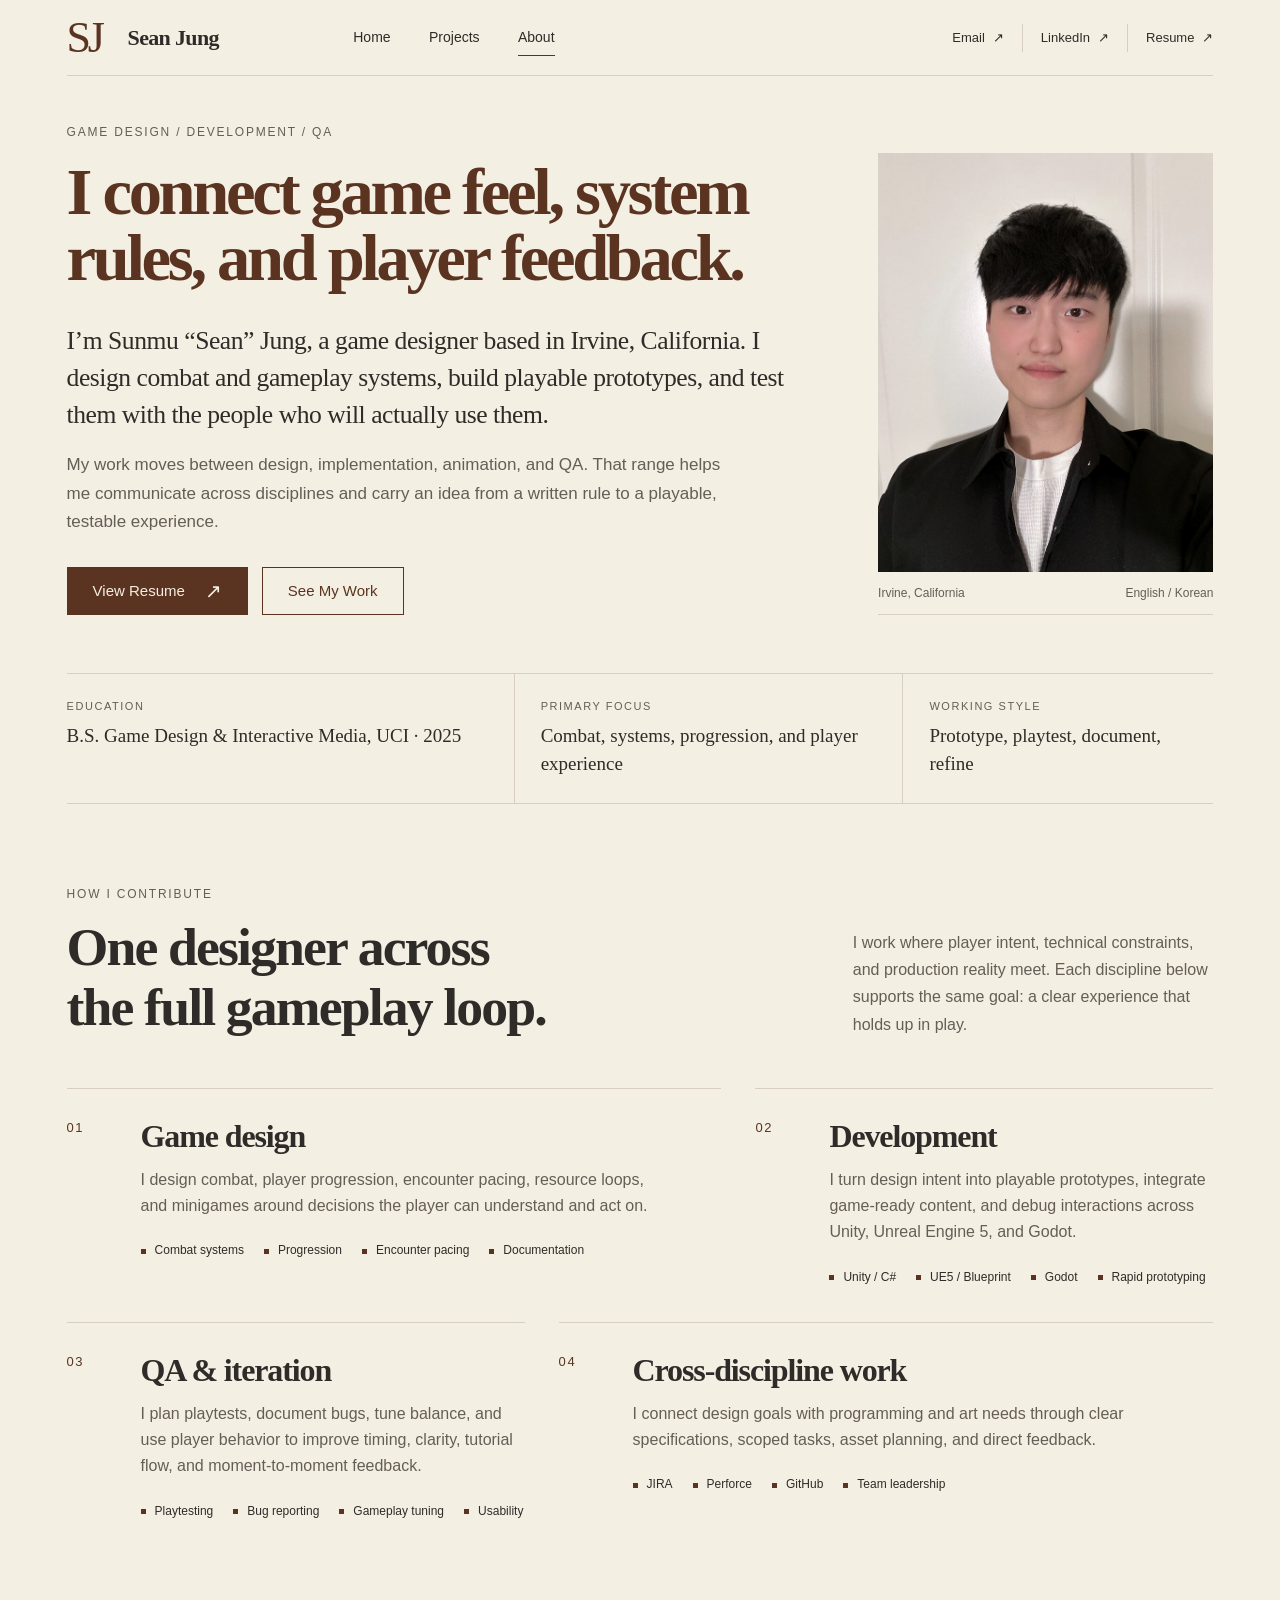
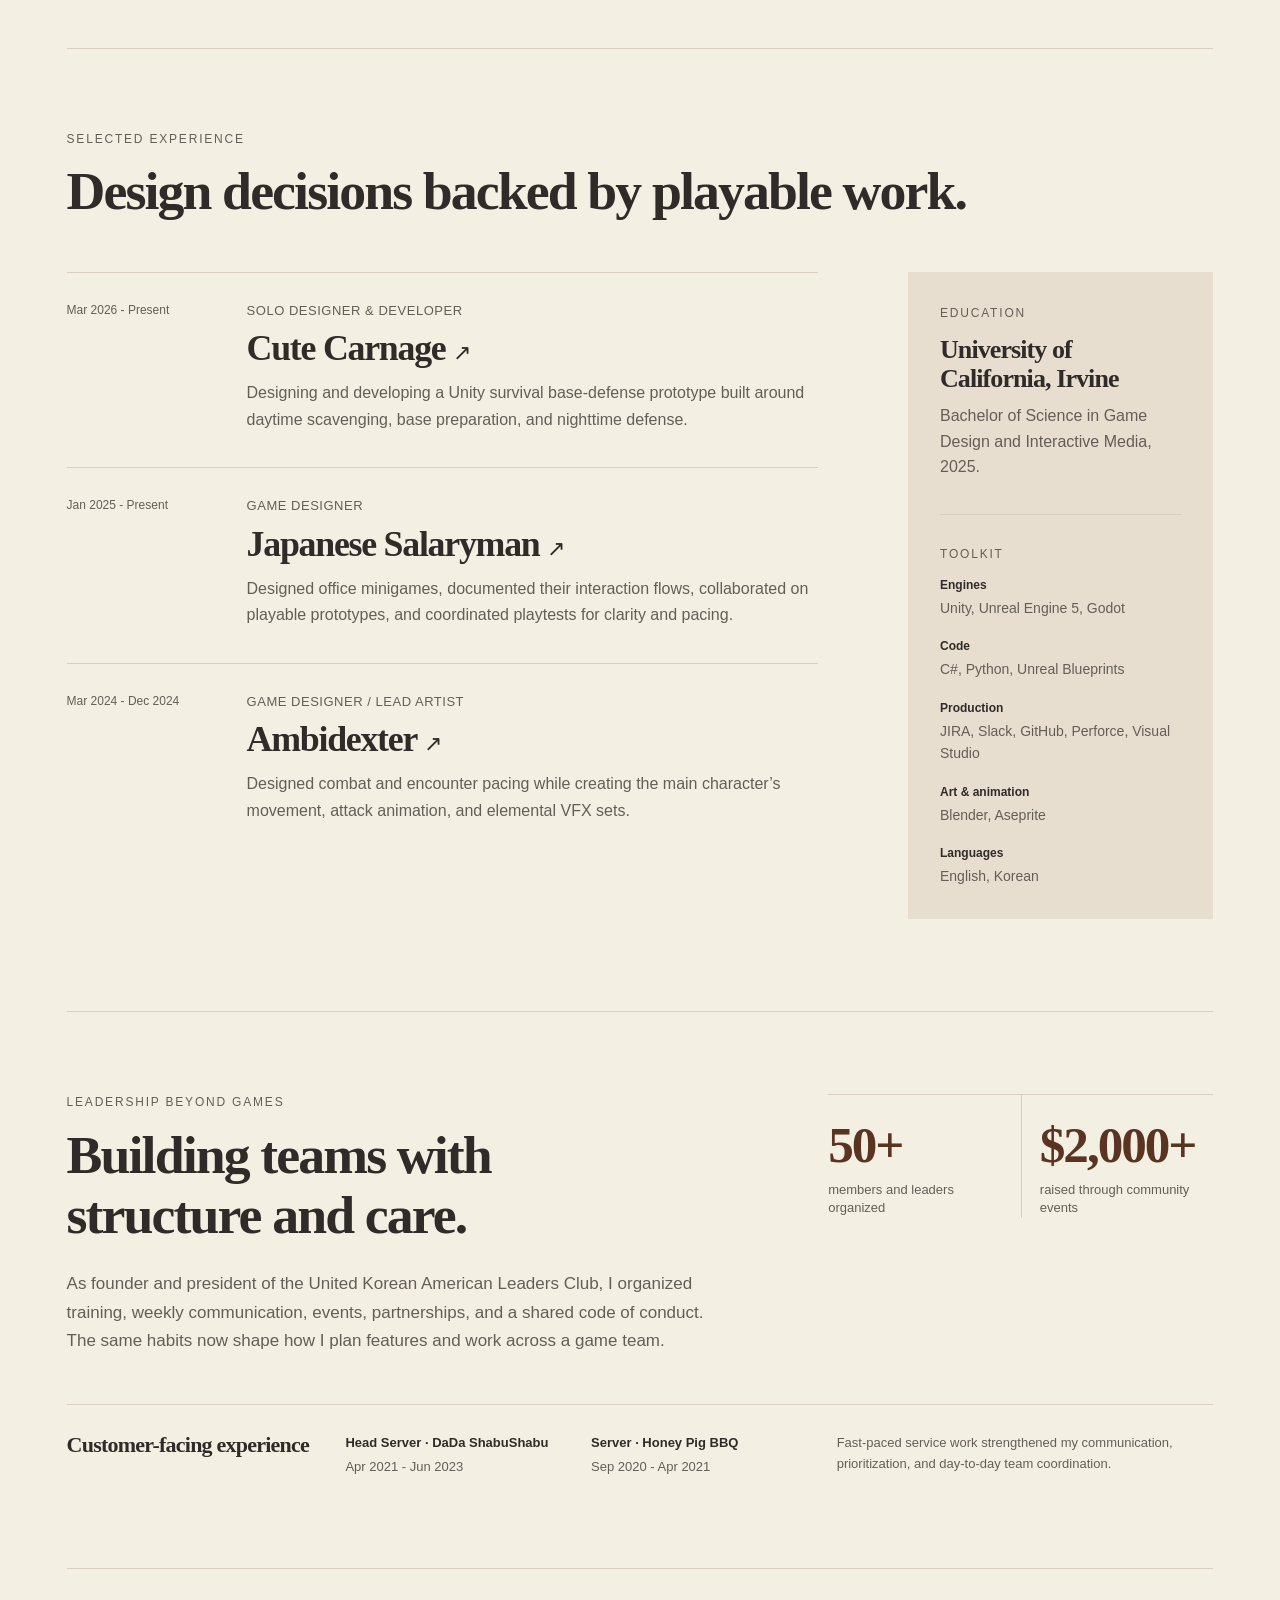
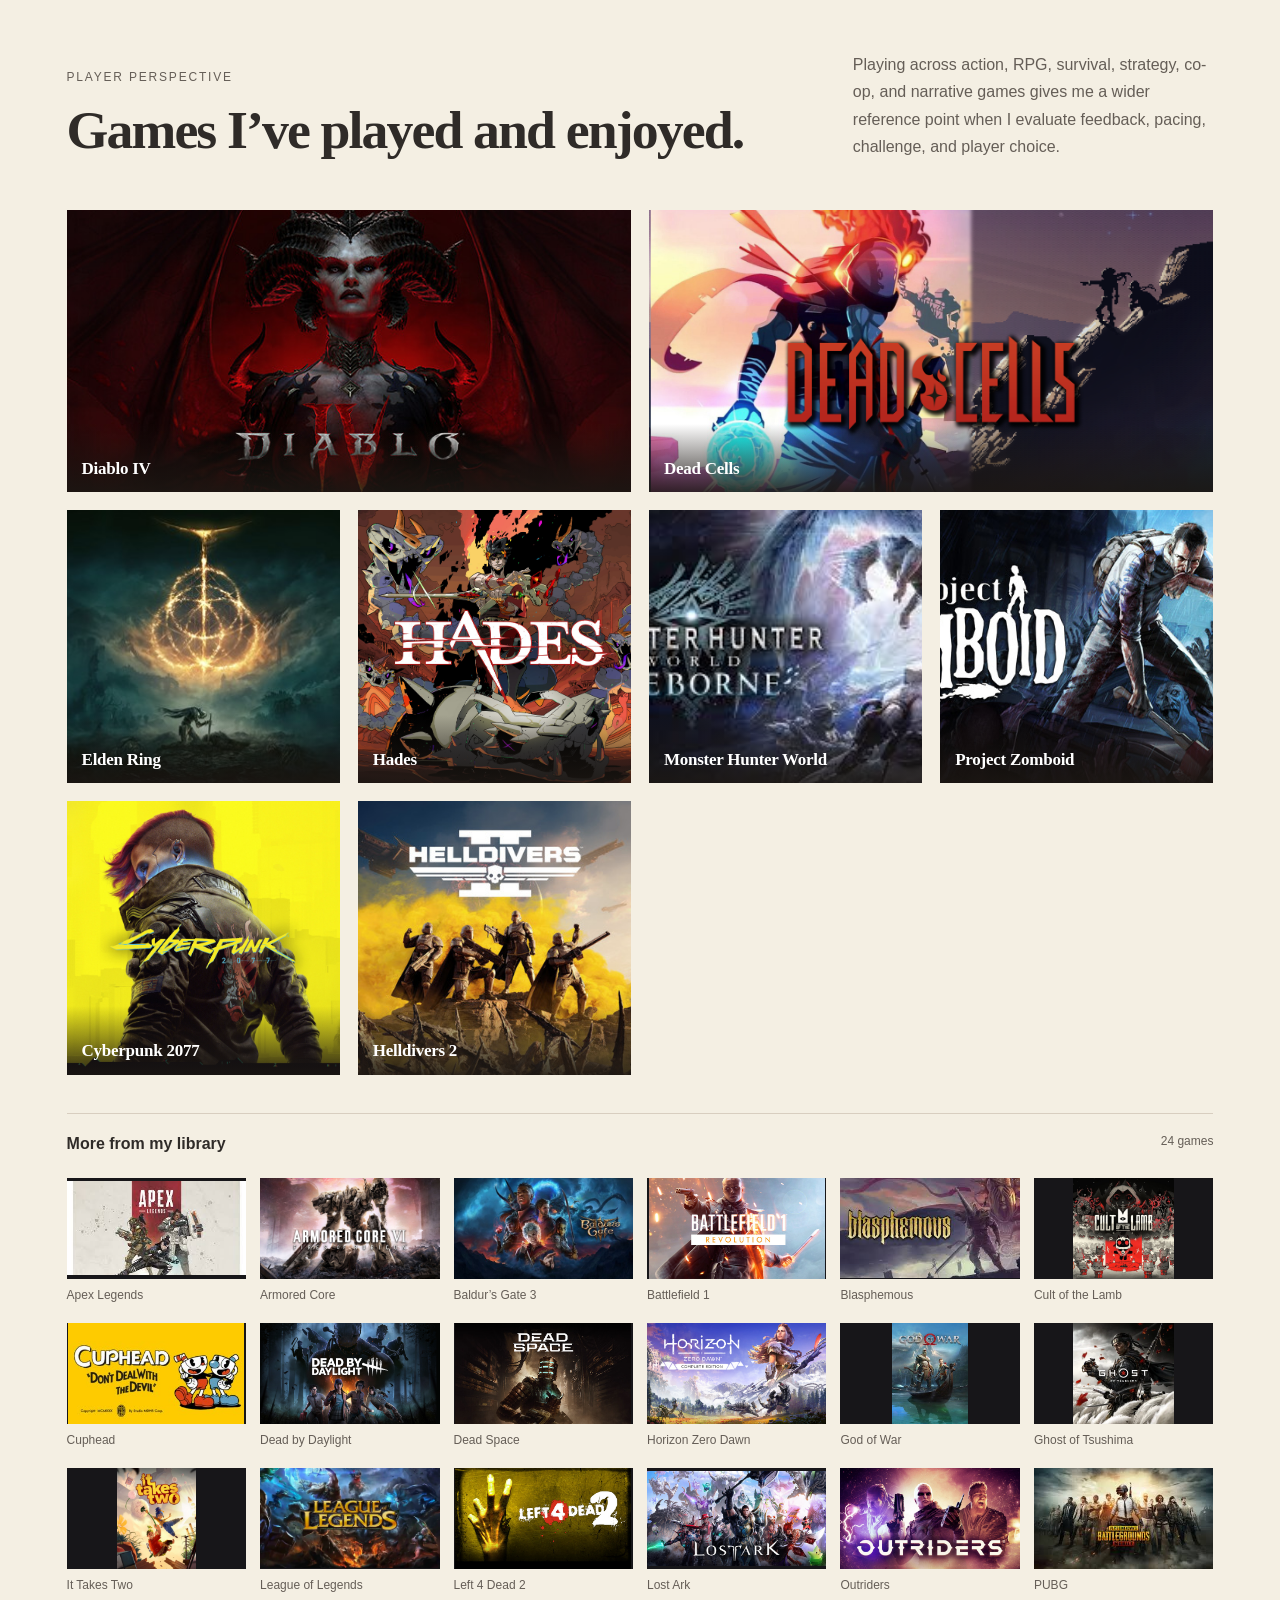
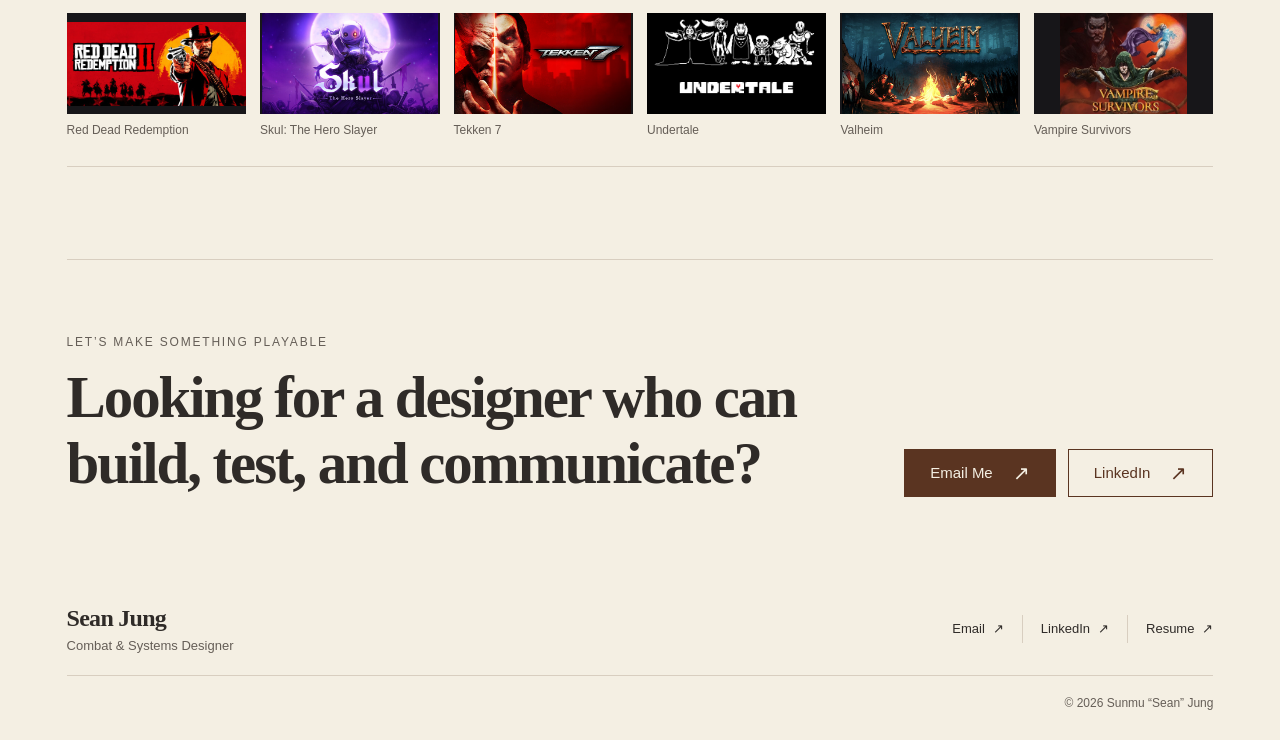
==== about.html @ 66d3c739 "Publish Sean Jung portfolio" ====
<!doctype html>
<html lang="en">
<head>
  <meta charset="UTF-8">
  <meta name="viewport" content="width=device-width, initial-scale=1">
  <meta name="theme-color" content="#f4efe3">
  <title>About Sean Jung | Game Designer, Developer &amp; QA</title>
  <meta name="description" content="About Sunmu ‘Sean’ Jung, a game designer working across systems design, gameplay development, playtesting, QA, and team collaboration.">
  <meta property="og:title" content="About Sean Jung | Game Designer, Developer &amp; QA">
  <meta property="og:description" content="Game design, implementation, QA, project experience, and the games that shape Sean Jung’s perspective.">
  <meta property="og:image" content="assets/img/profile/sean-profile.jpg">
  <link rel="icon" href="assets/img/sj-mark.svg" type="image/svg+xml">
  <link rel="stylesheet" href="assets/css/homepage.css">
  <link rel="stylesheet" href="assets/css/about.css?v=20260916e">
  <script src="assets/js/homepage.js" defer></script>
</head>
<body class="about-page">
  <a class="skip-link" href="#main">Skip to content</a>
  <header class="site-header container" id="top">
    <a class="brand" href="index.html" aria-label="Sean Jung, home"><span class="brand__mark" aria-hidden="true">SJ</span><span>Sean Jung</span></a>
    <button class="menu-toggle" type="button" aria-controls="site-navigation" aria-expanded="false" hidden>Menu <span aria-hidden="true">+</span></button>
    <div class="header-navigation" id="site-navigation"><nav class="primary-nav" aria-label="Main navigation"><a class="nav-link" href="index.html">Home</a><a class="nav-link" href="index.html#projects">Projects</a><a class="nav-link" href="about.html" aria-current="page">About</a></nav><ul class="contact-links"><li><a href="mailto:sunjung3145@gmail.com">Email <span aria-hidden="true">↗</span></a></li><li><a href="https://www.linkedin.com/in/sunmu-sean-jung-0a69432b7" target="_blank" rel="noopener noreferrer" aria-label="LinkedIn (opens in a new tab)">LinkedIn <span aria-hidden="true">↗</span></a></li><li><a href="assets/docs/sunmu-jung-resume.pdf" target="_blank" rel="noopener" aria-label="Resume PDF (opens in a new tab)">Resume <span aria-hidden="true">↗</span></a></li></ul></div>
  </header>
  <main id="main" class="container">
    <section class="about-hero" aria-labelledby="about-title">
      <div class="about-hero__copy">
        <p class="eyebrow">Game design / development / QA</p>
        <h1 id="about-title">I connect game feel, system rules, and player feedback.</h1>
        <p class="about-hero__lead">I’m Sunmu “Sean” Jung, a game designer based in Irvine, California. I design combat and gameplay systems, build playable prototypes, and test them with the people who will actually use them.</p>
        <p class="about-hero__body">My work moves between design, implementation, animation, and QA. That range helps me communicate across disciplines and carry an idea from a written rule to a playable, testable experience.</p>
        <div class="about-hero__actions"><a class="button" href="assets/docs/sunmu-jung-resume.pdf">View Resume<span aria-hidden="true">↗</span></a><a class="button button--secondary" href="index.html#projects">See My Work</a></div>
      </div>
      <figure class="about-portrait">
        <img src="assets/img/profile/sean-profile.jpg" alt="Portrait of Sunmu Sean Jung" width="713" height="900" fetchpriority="high">
        <figcaption><span>Irvine, California</span><span>English / Korean</span></figcaption>
      </figure>
    </section>

    <dl class="about-facts" aria-label="Professional profile">
      <div><dt>Education</dt><dd>B.S. Game Design &amp; Interactive Media, UCI · 2025</dd></div>
      <div><dt>Primary focus</dt><dd>Combat, systems, progression, and player experience</dd></div>
      <div><dt>Working style</dt><dd>Prototype, playtest, document, refine</dd></div>
    </dl>

    <section class="about-section contribution" aria-labelledby="contribution-title">
      <header class="about-section__header">
        <div><p class="eyebrow">How I contribute</p><h2 id="contribution-title">One designer across the full gameplay loop.</h2></div>
        <p>I work where player intent, technical constraints, and production reality meet. Each discipline below supports the same goal: a clear experience that holds up in play.</p>
      </header>
      <div class="capability-grid"><article class="capability">
  <span class="capability__number" aria-hidden="true">01</span>
  <div><h3>Game design</h3><p>I design combat, player progression, encounter pacing, resource loops, and minigames around decisions the player can understand and act on.</p><ul aria-label="Game design skills"><li>Combat systems</li><li>Progression</li><li>Encounter pacing</li><li>Documentation</li></ul></div>
</article><article class="capability">
  <span class="capability__number" aria-hidden="true">02</span>
  <div><h3>Development</h3><p>I turn design intent into playable prototypes, integrate game-ready content, and debug interactions across Unity, Unreal Engine 5, and Godot.</p><ul aria-label="Development skills"><li>Unity / C#</li><li>UE5 / Blueprint</li><li>Godot</li><li>Rapid prototyping</li></ul></div>
</article><article class="capability">
  <span class="capability__number" aria-hidden="true">03</span>
  <div><h3>QA &amp; iteration</h3><p>I plan playtests, document bugs, tune balance, and use player behavior to improve timing, clarity, tutorial flow, and moment-to-moment feedback.</p><ul aria-label="QA &amp; iteration skills"><li>Playtesting</li><li>Bug reporting</li><li>Gameplay tuning</li><li>Usability</li></ul></div>
</article><article class="capability">
  <span class="capability__number" aria-hidden="true">04</span>
  <div><h3>Cross-discipline work</h3><p>I connect design goals with programming and art needs through clear specifications, scoped tasks, asset planning, and direct feedback.</p><ul aria-label="Cross-discipline work skills"><li>JIRA</li><li>Perforce</li><li>GitHub</li><li>Team leadership</li></ul></div>
</article></div>
    </section>

    <section class="about-section experience" aria-labelledby="experience-title">
      <header class="about-section__header about-section__header--compact">
        <div><p class="eyebrow">Selected experience</p><h2 id="experience-title">Design decisions backed by playable work.</h2></div>
      </header>
      <div class="experience-layout">
        <div class="experience-list"><article class="experience-item">
  <p class="experience-item__period">Mar 2026 - Present</p>
  <div><p class="experience-item__role">Solo designer &amp; developer</p><h3><a href="projects/cute-carnage.html">Cute Carnage <span aria-hidden="true">↗</span></a></h3><p>Designing and developing a Unity survival base-defense prototype built around daytime scavenging, base preparation, and nighttime defense.</p></div>
</article><article class="experience-item">
  <p class="experience-item__period">Jan 2025 - Present</p>
  <div><p class="experience-item__role">Game designer</p><h3><a href="projects/japanese-salaryman.html">Japanese Salaryman <span aria-hidden="true">↗</span></a></h3><p>Designed office minigames, documented their interaction flows, collaborated on playable prototypes, and coordinated playtests for clarity and pacing.</p></div>
</article><article class="experience-item">
  <p class="experience-item__period">Mar 2024 - Dec 2024</p>
  <div><p class="experience-item__role">Game designer / lead artist</p><h3><a href="projects/ambidexter.html">Ambidexter <span aria-hidden="true">↗</span></a></h3><p>Designed combat and encounter pacing while creating the main character’s movement, attack animation, and elemental VFX sets.</p></div>
</article></div>
        <aside class="profile-notes" aria-label="Education and tools">
          <div><p class="eyebrow">Education</p><h3>University of California, Irvine</h3><p>Bachelor of Science in Game Design and Interactive Media, 2025.</p></div>
          <div><p class="eyebrow">Toolkit</p><dl><div><dt>Engines</dt><dd>Unity, Unreal Engine 5, Godot</dd></div><div><dt>Code</dt><dd>C#, Python, Unreal Blueprints</dd></div><div><dt>Production</dt><dd>JIRA, Slack, GitHub, Perforce, Visual Studio</dd></div><div><dt>Art &amp; animation</dt><dd>Blender, Aseprite</dd></div><div><dt>Languages</dt><dd>English, Korean</dd></div></dl></div>
        </aside>
      </div>
    </section>

    <section class="about-section leadership" aria-labelledby="leadership-title">
      <div class="leadership__intro"><p class="eyebrow">Leadership beyond games</p><h2 id="leadership-title">Building teams with structure and care.</h2><p>As founder and president of the United Korean American Leaders Club, I organized training, weekly communication, events, partnerships, and a shared code of conduct. The same habits now shape how I plan features and work across a game team.</p></div>
      <dl class="leadership__metrics"><div><dt>50+</dt><dd>members and leaders organized</dd></div><div><dt>$2,000+</dt><dd>raised through community events</dd></div></dl>
      <div class="other-work"><h3>Customer-facing experience</h3><p><strong>Head Server · DaDa ShabuShabu</strong><span>Apr 2021 - Jun 2023</span></p><p><strong>Server · Honey Pig BBQ</strong><span>Sep 2020 - Apr 2021</span></p><p class="other-work__note">Fast-paced service work strengthened my communication, prioritization, and day-to-day team coordination.</p></div>
    </section>

    <section class="about-section games" aria-labelledby="games-title">
      <header class="about-section__header">
        <div><p class="eyebrow">Player perspective</p><h2 id="games-title">Games I’ve played and enjoyed.</h2></div>
        <p>Playing across action, RPG, survival, strategy, co-op, and narrative games gives me a wider reference point when I evaluate feedback, pacing, challenge, and player choice.</p>
      </header>
      <div class="game-highlight-grid"><figure class="game-card game-card--wide">
  <img src="assets/img/inspiration/library/diablo-4.jpg" alt="Cover artwork for Diablo IV" loading="lazy" decoding="async">
  <figcaption>Diablo IV</figcaption>
</figure><figure class="game-card game-card--wide">
  <img src="assets/img/inspiration/library/dead-cells.png" alt="Cover artwork for Dead Cells" loading="lazy" decoding="async">
  <figcaption>Dead Cells</figcaption>
</figure><figure class="game-card">
  <img src="assets/img/inspiration/library/elden-ring.jpg" alt="Cover artwork for Elden Ring" loading="lazy" decoding="async">
  <figcaption>Elden Ring</figcaption>
</figure><figure class="game-card">
  <img src="assets/img/inspiration/library/hades.jpg" alt="Cover artwork for Hades" loading="lazy" decoding="async">
  <figcaption>Hades</figcaption>
</figure><figure class="game-card">
  <img src="assets/img/inspiration/library/monster-hunter-world.jpg" alt="Cover artwork for Monster Hunter World" loading="lazy" decoding="async">
  <figcaption>Monster Hunter World</figcaption>
</figure><figure class="game-card">
  <img src="assets/img/inspiration/library/project-zomboid.jpg" alt="Cover artwork for Project Zomboid" loading="lazy" decoding="async">
  <figcaption>Project Zomboid</figcaption>
</figure><figure class="game-card">
  <img src="assets/img/inspiration/library/cyberpunk-2077.jpg" alt="Cover artwork for Cyberpunk 2077" loading="lazy" decoding="async">
  <figcaption>Cyberpunk 2077</figcaption>
</figure><figure class="game-card">
  <img src="assets/img/inspiration/library/helldivers-2.jpg" alt="Cover artwork for Helldivers 2" loading="lazy" decoding="async">
  <figcaption>Helldivers 2</figcaption>
</figure></div>
      <details class="game-library" open>
        <summary>More from my library <span>24 games</span></summary>
        <div class="game-library-grid"><figure class="game-library-card">
  <div><img src="assets/img/inspiration/library/apex-legends.jpg" alt="Cover artwork for Apex Legends" loading="lazy" decoding="async"></div>
  <figcaption>Apex Legends</figcaption>
</figure><figure class="game-library-card">
  <div><img src="assets/img/inspiration/library/armored-core.jpg" alt="Cover artwork for Armored Core" loading="lazy" decoding="async"></div>
  <figcaption>Armored Core</figcaption>
</figure><figure class="game-library-card">
  <div><img src="assets/img/inspiration/library/baldurs-gate-3.jpg" alt="Cover artwork for Baldur’s Gate 3" loading="lazy" decoding="async"></div>
  <figcaption>Baldur’s Gate 3</figcaption>
</figure><figure class="game-library-card">
  <div><img src="assets/img/inspiration/library/battlefield-1.jpg" alt="Cover artwork for Battlefield 1" loading="lazy" decoding="async"></div>
  <figcaption>Battlefield 1</figcaption>
</figure><figure class="game-library-card">
  <div><img src="assets/img/inspiration/library/blasphemous.jpg" alt="Cover artwork for Blasphemous" loading="lazy" decoding="async"></div>
  <figcaption>Blasphemous</figcaption>
</figure><figure class="game-library-card">
  <div><img src="assets/img/inspiration/library/cult-of-the-lamb.png" alt="Cover artwork for Cult of the Lamb" loading="lazy" decoding="async"></div>
  <figcaption>Cult of the Lamb</figcaption>
</figure><figure class="game-library-card">
  <div><img src="assets/img/inspiration/library/cuphead.jpg" alt="Cover artwork for Cuphead" loading="lazy" decoding="async"></div>
  <figcaption>Cuphead</figcaption>
</figure><figure class="game-library-card">
  <div><img src="assets/img/inspiration/library/dead-by-daylight.jpg" alt="Cover artwork for Dead by Daylight" loading="lazy" decoding="async"></div>
  <figcaption>Dead by Daylight</figcaption>
</figure><figure class="game-library-card">
  <div><img src="assets/img/inspiration/library/dead-space.jpg" alt="Cover artwork for Dead Space" loading="lazy" decoding="async"></div>
  <figcaption>Dead Space</figcaption>
</figure><figure class="game-library-card">
  <div><img src="assets/img/inspiration/library/horizon-zero-dawn.jpg" alt="Cover artwork for Horizon Zero Dawn" loading="lazy" decoding="async"></div>
  <figcaption>Horizon Zero Dawn</figcaption>
</figure><figure class="game-library-card">
  <div><img src="assets/img/inspiration/library/god-of-war.png" alt="Cover artwork for God of War" loading="lazy" decoding="async"></div>
  <figcaption>God of War</figcaption>
</figure><figure class="game-library-card">
  <div><img src="assets/img/inspiration/library/ghost-of-tsushima.png" alt="Cover artwork for Ghost of Tsushima" loading="lazy" decoding="async"></div>
  <figcaption>Ghost of Tsushima</figcaption>
</figure><figure class="game-library-card">
  <div><img src="assets/img/inspiration/library/it-takes-two.png" alt="Cover artwork for It Takes Two" loading="lazy" decoding="async"></div>
  <figcaption>It Takes Two</figcaption>
</figure><figure class="game-library-card">
  <div><img src="assets/img/inspiration/library/league-of-legends.webp" alt="Cover artwork for League of Legends" loading="lazy" decoding="async"></div>
  <figcaption>League of Legends</figcaption>
</figure><figure class="game-library-card">
  <div><img src="assets/img/inspiration/library/left-4-dead-2.jpg" alt="Cover artwork for Left 4 Dead 2" loading="lazy" decoding="async"></div>
  <figcaption>Left 4 Dead 2</figcaption>
</figure><figure class="game-library-card">
  <div><img src="assets/img/inspiration/library/lost-ark.jpg" alt="Cover artwork for Lost Ark" loading="lazy" decoding="async"></div>
  <figcaption>Lost Ark</figcaption>
</figure><figure class="game-library-card">
  <div><img src="assets/img/inspiration/library/outriders.jpg" alt="Cover artwork for Outriders" loading="lazy" decoding="async"></div>
  <figcaption>Outriders</figcaption>
</figure><figure class="game-library-card">
  <div><img src="assets/img/inspiration/library/pubg.jpg" alt="Cover artwork for PUBG" loading="lazy" decoding="async"></div>
  <figcaption>PUBG</figcaption>
</figure><figure class="game-library-card">
  <div><img src="assets/img/inspiration/library/red-dead-redemption.jpg" alt="Cover artwork for Red Dead Redemption" loading="lazy" decoding="async"></div>
  <figcaption>Red Dead Redemption</figcaption>
</figure><figure class="game-library-card">
  <div><img src="assets/img/inspiration/library/skul-the-hero-slayer.jpg" alt="Cover artwork for Skul: The Hero Slayer" loading="lazy" decoding="async"></div>
  <figcaption>Skul: The Hero Slayer</figcaption>
</figure><figure class="game-library-card">
  <div><img src="assets/img/inspiration/library/tekken-7.jpg" alt="Cover artwork for Tekken 7" loading="lazy" decoding="async"></div>
  <figcaption>Tekken 7</figcaption>
</figure><figure class="game-library-card">
  <div><img src="assets/img/inspiration/library/undertale.png" alt="Cover artwork for Undertale" loading="lazy" decoding="async"></div>
  <figcaption>Undertale</figcaption>
</figure><figure class="game-library-card">
  <div><img src="assets/img/inspiration/library/valheim.jpg" alt="Cover artwork for Valheim" loading="lazy" decoding="async"></div>
  <figcaption>Valheim</figcaption>
</figure><figure class="game-library-card">
  <div><img src="assets/img/inspiration/library/vampire-survivors.jpg" alt="Cover artwork for Vampire Survivors" loading="lazy" decoding="async"></div>
  <figcaption>Vampire Survivors</figcaption>
</figure></div>
      </details>
    </section>

    <section class="about-contact" aria-labelledby="contact-title">
      <div><p class="eyebrow">Let’s make something playable</p><h2 id="contact-title">Looking for a designer who can build, test, and communicate?</h2></div>
      <div class="about-contact__actions"><a class="button" href="mailto:sunjung3145@gmail.com">Email Me<span aria-hidden="true">↗</span></a><a class="button button--secondary" href="https://www.linkedin.com/in/sunmu-sean-jung-0a69432b7">LinkedIn<span aria-hidden="true">↗</span></a></div>
    </section>
  </main>
  <footer class="site-footer container"><div class="footer-main"><div><a class="footer-name" href="#top">Sean Jung</a><p>Combat &amp; Systems Designer</p></div><ul class="contact-links"><li><a href="mailto:sunjung3145@gmail.com">Email <span aria-hidden="true">↗</span></a></li><li><a href="https://www.linkedin.com/in/sunmu-sean-jung-0a69432b7" target="_blank" rel="noopener noreferrer" aria-label="LinkedIn (opens in a new tab)">LinkedIn <span aria-hidden="true">↗</span></a></li><li><a href="assets/docs/sunmu-jung-resume.pdf" target="_blank" rel="noopener" aria-label="Resume PDF (opens in a new tab)">Resume <span aria-hidden="true">↗</span></a></li></ul></div><p class="copyright">© <span data-year>2026</span> Sunmu “Sean” Jung</p></footer>
</body>
</html>
---- assets/css/homepage.css ----
/* Approved homepage design system. Intentionally independent of legacy style.css.
   Components are rendered by src/homepage/components.mjs. No framework required. */
:root {
  color-scheme: light;
  --color-paper: #f4efe3;
  --color-ink: #2f2b28;
  --color-muted: #655e57;
  --color-accent: #5a3421;
  --color-accent-hover: #402416;
  --color-line: #d8cec0;
  --color-surface: #e8ded0;
  --font-display: Georgia, 'Times New Roman', serif;
  --font-body: 'Segoe UI', Arial, sans-serif;
  --content-width: 1280px;
  --gutter: clamp(24px, 5.2vw, 80px);
  --space-1: 8px;
  --space-2: 16px;
  --space-3: 24px;
  --space-4: 32px;
  --space-5: 48px;
  --space-6: 64px;
  --radius: 0;
}
*, *::before, *::after { box-sizing: border-box; }
html { scroll-padding-top: 24px; }
body { margin: 0; color: var(--color-ink); background: var(--color-paper); font-family: var(--font-body); font-size: 16px; line-height: 1.5; -webkit-font-smoothing: antialiased; }
img { display: block; max-width: 100%; }
a { color: inherit; text-decoration: none; }
button { font: inherit; }
button, a { -webkit-tap-highlight-color: transparent; }
a:focus-visible, button:focus-visible { outline: 2px solid var(--color-accent); outline-offset: 5px; }
::selection { color: var(--color-paper); background: var(--color-accent); }
h1, h2, h3, p, ul, ol { margin: 0; }
ul, ol { padding: 0; list-style: none; }
h1, h2, h3 { font-family: var(--font-display); font-weight: 600; line-height: 1.12; letter-spacing: -.035em; }
[hidden] { display: none !important; }
.container { width: min(var(--content-width), calc(100% - var(--gutter) * 2)); margin-inline: auto; }
.icon { flex: 0 0 auto; color: var(--color-accent); }
.eyebrow { color: var(--color-muted); font: 400 12px/1.4 var(--font-body); letter-spacing: .15em; text-transform: uppercase; }
.skip-link { position: absolute; top: 12px; left: 16px; z-index: 20; transform: translateY(-160%); padding: 12px 18px; color: var(--color-paper); background: var(--color-accent); }
.skip-link:focus { transform: translateY(0); }

/* Header, NavLink and utility links */
.site-header { min-height: 76px; display: flex; align-items: center; gap: 32px; border-bottom: 1px solid var(--color-line); }
.brand { display: inline-flex; align-items: center; gap: 26px; flex-shrink: 0; font: 600 22px/1 var(--font-display); letter-spacing: -.03em; }
.brand__mark { font-size: 44px; font-weight: 400; letter-spacing: -.075em; color: var(--color-accent); }
.header-navigation { flex: 1; display: flex; align-items: center; justify-content: space-between; gap: 32px; margin-left: clamp(20px, 8vw, 120px); }
.primary-nav { display: flex; align-items: center; gap: clamp(22px, 3vw, 46px); }
.nav-link { position: relative; display: inline-flex; align-items: center; min-height: 44px; font-size: 14px; }
.nav-link[aria-current="page"]::after { content: ''; position: absolute; inset: auto 0 4px; height: 1px; background: var(--color-accent); }
.nav-link:hover { color: var(--color-accent); }
.contact-links { display: flex; align-items: center; gap: 18px; font-size: 13px; }
.contact-links li + li { padding-left: 18px; border-left: 1px solid var(--color-line); }
.contact-links a { display: inline-flex; align-items: center; min-height: 28px; gap: 8px; white-space: nowrap; }
.contact-links a:hover { text-decoration: underline; text-underline-offset: 5px; }
.menu-toggle { background: transparent; color: var(--color-accent); border: 1px solid var(--color-line); padding: 9px 14px; cursor: pointer; }
.menu-toggle span { padding-left: 12px; }

/* CTA Button */
.button { display: inline-flex; justify-content: center; align-items: center; gap: 20px; min-height: 48px; width: fit-content; padding: 11px 25px; border: 1px solid var(--color-accent); border-radius: var(--radius); background: var(--color-accent); color: var(--color-paper); font-size: 15px; font-weight: 400; line-height: 1.4; white-space: nowrap; transition: background-color 150ms ease, color 150ms ease; }
.button:hover { background: var(--color-accent-hover); border-color: var(--color-accent-hover); }
.button--secondary { color: var(--color-accent); background: transparent; }
.button--secondary:hover { color: var(--color-accent); background: var(--color-surface); border-color: var(--color-accent); }
.button span { font-size: 20px; line-height: 1; }

/* Concept A: clear introduction, portrait, and a compact first viewport. */
.hero { display: grid; grid-template-columns: minmax(0, 1.65fr) minmax(0, 1fr); align-items: center; column-gap: 70px; padding: 32px 0 42px; }
.hero__copy { min-width: 0; }
.hero .eyebrow { margin-bottom: 14px; }
.hero h1 { font-size: clamp(40px, 4.4vw, 64px); color: var(--color-accent); white-space: nowrap; margin-bottom: 18px; }
.hero__headline { max-width: 700px; font: 400 clamp(28px, 2.8vw, 40px)/1.14 var(--font-display); letter-spacing: -.035em; color: var(--color-accent); margin-bottom: 24px; }
.hero__introduction { max-width: 660px; color: var(--color-muted); font-size: 18px; line-height: 1.5; }
.hero__actions { display: flex; flex-wrap: wrap; gap: 24px; margin: 26px 0 10px; }
.hero__actions .button { min-width: 190px; min-height: 52px; }
.hero__tools { color: var(--color-muted); font-size: 14px; }
.hero__portrait { width: 100%; max-width: 390px; height: auto; aspect-ratio: 713 / 850; object-fit: cover; object-position: center 42%; justify-self: start; }

/* Focus Item */
.focus-areas { display: flex; align-items: center; gap: 24px; border-block: 1px solid var(--color-line); padding: 24px 0; }
.focus-areas h2 { flex: 0 0 auto; }
.focus-list { display: flex; flex: 1; justify-content: space-between; }
.focus-item { display: flex; align-items: center; justify-content: center; gap: 12px; padding-inline: 20px; border-left: 1px solid var(--color-line); font-size: 13px; white-space: nowrap; }
.focus-item:last-child { padding-right: 0; }
.focus-item .icon { width: 26px; height: 26px; }

/* Section Header */
.section-header { margin-bottom: 24px; }
.section-header h2 { font-size: clamp(36px, 3.6vw, 50px); }
.section-header--compact h2 { font-size: clamp(28px, 2.9vw, 38px); }
.section-header--rule { display: flex; align-items: center; gap: 32px; }
.section-header--rule::after { content: ''; height: 1px; flex: 1; background: var(--color-line); }

/* Concept B: Featured Project and reusable Project Cards */
.selected-work { padding: 34px 0 40px; }
.featured-project { display: grid; grid-template-columns: minmax(0, 1.8fr) minmax(0, 1fr); gap: 30px; align-items: center; margin-bottom: 28px; }
.project-media { position: relative; display: block; aspect-ratio: 16 / 9; background: var(--color-surface); overflow: hidden; }
.project-media img { width: 100%; height: 100%; object-fit: cover; }
.project-card[aria-labelledby="project-japanese-salaryman"] .project-media { background: #000; }
.project-card[aria-labelledby="project-japanese-salaryman"] .project-media img { object-fit: contain; }
.project-media--featured { aspect-ratio: 2.1 / 1; }
.placeholder-label { position: absolute; top: 12px; left: 12px; max-width: calc(100% - 24px); padding: 5px 8px; color: #fff; background: #2f2b28e8; text-transform: uppercase; letter-spacing: .045em; font-size: 10px; }
.media-link { position: absolute; left: 14px; bottom: 14px; display: grid; place-items: center; width: 38px; height: 38px; border: 1px solid #fff; border-radius: 50%; color: #fff; background: #2f2b28b3; font-size: 25px; }
.project-media:hover .media-link { background: var(--color-accent); }
.featured-project h3 { font-size: clamp(30px, 2.8vw, 40px); margin-bottom: 10px; }
.featured-project__tagline { font: 400 21px/1.35 var(--font-display); margin-bottom: 18px; letter-spacing: -.02em; }
.project-description { color: var(--color-muted); font-size: 15px; line-height: 1.5; }
.project-tags { display: flex; flex-wrap: wrap; gap: 8px; margin: 18px 0; }
.project-tags li { padding: 5px 12px; color: var(--color-ink); background: var(--color-surface); font-size: 12px; line-height: 1.5; }
.placeholder-note { color: var(--color-muted); font-size: 11px; margin-top: 10px; }
.project-grid { display: grid; grid-template-columns: repeat(3, minmax(0, 1fr)); gap: 28px; }
.project-card { min-width: 0; display: flex; flex-direction: column; }
.project-card__body { display: flex; flex: 1; flex-direction: column; align-items: start; padding-top: 14px; }
.project-card h3 { font-size: clamp(24px, 2.1vw, 30px); margin-bottom: 8px; }
.project-card .project-description { margin-bottom: 16px; }
.project-card .project-tags { margin-top: auto; margin-bottom: 16px; }
.project-card .button { min-height: 46px; padding-inline: 22px; }

/* Small Project Row / Compact Project Card */
.more-projects { border-top: 1px solid var(--color-line); padding: 30px 0 40px; }
.compact-grid { display: grid; grid-template-columns: repeat(3, minmax(0, 1fr)); gap: 24px; }
.compact-project { min-width: 0; }
.compact-project + .compact-project { border-left: 1px solid var(--color-line); padding-left: 24px; }
.compact-project a { display: grid; grid-template-columns: minmax(80px, 35%) minmax(0, 1fr); gap: 18px; }
.compact-project img { width: 100%; height: 100%; max-height: 118px; aspect-ratio: 1.25; object-fit: cover; }
.compact-project h3 { font-size: 19px; letter-spacing: -.025em; margin: 2px 0 8px; }
.compact-project p { font-size: 12px; color: var(--color-muted); line-height: 1.5; }
.compact-project__arrow { font-size: 25px; line-height: 1.3; }
.compact-project a:hover h3 { text-decoration: underline; text-underline-offset: 4px; }

/* Concept C: concise design process, without a diagram-heavy panel. */
.about-preview { padding: 42px 0 52px; border-block: 1px solid var(--color-line); display: grid; grid-template-columns: 1fr 1fr; gap: 50px; align-items: center; }
.about-preview .eyebrow { margin-bottom: 12px; }
.about-preview .section-header { margin-bottom: 18px; }
.about-preview__copy > p:not(.eyebrow) { max-width: 570px; color: var(--color-muted); font-size: 16px; line-height: 1.55; }
.about-preview__copy .button { margin-top: 22px; }
.process-list { display: grid; grid-template-columns: repeat(3, minmax(0, 1fr)); gap: 24px; padding-left: 40px; border-left: 1px solid var(--color-line); }
.process-step { position: relative; text-align: center; }
.process-step + .process-step::before { content: '→'; position: absolute; left: -25px; top: 9px; color: var(--color-accent); font: 400 30px/1.5 var(--font-display); }
.process-step__icon { display: grid; place-items: center; width: 68px; height: 68px; margin: 0 auto 14px; border: 1px solid var(--color-accent); border-radius: 50%; }
.process-step__icon .icon { width: 34px; height: 34px; stroke-width: 1.25; }
.process-step h3 { font-size: 22px; margin-bottom: 10px; letter-spacing: -.02em; }
.process-step p { max-width: 125px; margin-inline: auto; font-size: 13px; line-height: 1.5; color: var(--color-muted); }

/* Footer */
.site-footer { padding-block: 24px 28px; }
.footer-main { display: flex; justify-content: space-between; gap: 24px; align-items: center; padding-bottom: 20px; border-bottom: 1px solid var(--color-line); }
.footer-name { font: 600 24px/1.25 var(--font-display); letter-spacing: -.03em; }
.footer-main p { margin-top: 3px; font-size: 13px; color: var(--color-muted); }
.copyright { margin-top: 18px; text-align: right; color: var(--color-muted); font-size: 12px; }

@media (max-width: 1200px) {
  .header-navigation { margin-left: auto; }
  .brand { gap: 18px; }
  .contact-links { gap: 12px; }
  .contact-links li + li { padding-left: 12px; }
  .hero { gap: 40px; }
  .focus-areas { gap: 16px; }
  .focus-item { padding-inline: 12px; gap: 8px; font-size: 11px; }
  .focus-item .icon { width: 22px; height: 22px; }
  .focus-areas h2 { font-size: 11px; }
  .featured-project { grid-template-columns: 1.6fr 1fr; }
  .project-media--featured { aspect-ratio: 1.7; }
  .process-list { padding-left: 24px; gap: 18px; }
  .process-step + .process-step::before { left: -20px; }
}
@media (max-width: 1000px) {
  .site-header { gap: 20px; }
  .header-navigation { gap: 24px; }
  .primary-nav { gap: 22px; }
  .brand { font-size: 19px; gap: 15px; }
  .brand__mark { font-size: 36px; }
  .contact-links { gap: 10px; font-size: 12px; }
  .contact-links li + li { padding-left: 10px; }
  .hero { grid-template-columns: 1.65fr 1fr; gap: 30px; }
  .hero h1 { font-size: clamp(35px, 4.5vw, 44px); }
  .hero__headline { font-size: 29px; }
  .hero__introduction { font-size: 16px; }
  .hero__actions { gap: 16px; }
  .hero__actions .button { min-width: 150px; padding-inline: 18px; }
  .focus-areas { align-items: start; }
  .focus-areas h2 { padding-top: 7px; }
  .focus-list { display: grid; grid-template-columns: repeat(3, 1fr); gap: 20px 0; }
  .focus-item { justify-content: start; font-size: 12px; }
  .featured-project__tagline { font-size: 19px; }
  .project-tags { gap: 6px; }
  .project-tags li { font-size: 11px; padding-inline: 9px; }
  .project-grid { gap: 20px; }
  .compact-grid { gap: 16px; }
  .compact-project + .compact-project { padding-left: 16px; }
  .compact-project a { display: flex; flex-direction: column; gap: 12px; }
  .compact-project img { width: 110px; height: 80px; }
  .about-preview { gap: 30px; }
  .process-step__icon { width: 54px; height: 54px; }
  .process-step__icon .icon { width: 28px; height: 28px; }
  .process-step + .process-step::before { top: 1px; }
  .process-step h3 { font-size: 19px; }
}
@media (max-width: 760px) {
  :root { --gutter: 24px; }
  .site-header { flex-wrap: wrap; justify-content: space-between; padding-block: 14px; min-height: 72px; gap: 0; }
  .header-navigation { flex: 0 0 100%; flex-direction: column; align-items: stretch; margin: 16px 0 0; padding: 16px 0 4px; border-top: 1px solid var(--color-line); gap: 20px; }
  .primary-nav { justify-content: space-between; }
  .header-navigation .contact-links { gap: 24px; }
  .header-navigation .contact-links li + li { padding-left: 24px; }
  .contact-links a { min-height: 44px; }
  .nav-link { font-size: 16px; }
  .hero { grid-template-columns: minmax(0, 1fr); gap: 32px; padding: 36px 0; }
  .hero h1 { font-size: clamp(33px, 7vw, 48px); white-space: normal; }
  .hero .eyebrow { font-size: 11px; }
  .hero__headline { font-size: clamp(27px, 5.5vw, 36px); max-width: 560px; }
  .hero__introduction { max-width: 540px; }
  .hero__portrait { width: 48%; max-width: 240px; justify-self: start; }
  .hero__actions { gap: 12px; margin-top: 24px; }
  .hero__actions .button { min-width: 145px; min-height: 48px; font-size: 14px; }
  .focus-areas { display: block; padding-block: 20px; }
  .focus-areas h2 { padding: 0; margin-bottom: 20px; }
  .focus-list { grid-template-columns: repeat(2, minmax(0, 1fr)); gap: 20px 12px; }
  .focus-item { padding: 0; border: 0; white-space: normal; gap: 10px; font-size: 12px; }
  .section-header { margin-bottom: 22px; }
  .featured-project { grid-template-columns: minmax(0, 1fr); gap: 20px; margin-bottom: 36px; }
  .project-media--featured { aspect-ratio: 16 / 9; }
  .featured-project h3 { font-size: 32px; }
  .featured-project__tagline { font-size: 21px; }
  .project-grid { grid-template-columns: minmax(0, 1fr); gap: 36px; }
  .project-card h3 { font-size: 28px; }
  .project-tags li { font-size: 12px; padding-inline: 12px; }
  .project-card .project-description { margin-bottom: 0; }
  .project-card .project-tags { margin-top: 16px; }
  .compact-grid { grid-template-columns: minmax(0, 1fr); gap: 24px; }
  .compact-project + .compact-project { border: 0; padding-left: 0; }
  .compact-project a { display: grid; grid-template-columns: 110px minmax(0, 1fr); gap: 18px; }
  .compact-project img { height: 96px; }
  .compact-project h3 { font-size: 21px; }
  .compact-project p { font-size: 13px; }
  .about-preview { grid-template-columns: minmax(0, 1fr); padding-block: 34px; gap: 36px; }
  .process-list { border: 0; padding: 0; gap: 24px; }
  .process-step__icon { width: 58px; height: 58px; }
  .process-step + .process-step::before { left: -24px; }
  .process-step p { font-size: 12px; }
  .footer-main { flex-direction: column; align-items: start; gap: 14px; }
  .footer-main .contact-links { font-size: 13px; gap: 20px; }
  .footer-main .contact-links li + li { padding-left: 20px; }
  .copyright { text-align: left; }
}
@media (max-width: 360px) {
  :root { --gutter: 18px; }
  .hero h1 { font-size: 31px; }
  .hero__actions .button { min-width: 0; padding-inline: 16px; }
  .focus-item { font-size: 11px; gap: 8px; }
  .process-list { gap: 16px; }
  .process-step h3 { font-size: 17px; }
  .process-step + .process-step::before { left: -19px; }
}
@media (prefers-reduced-motion: reduce) {
  *, *::before, *::after { scroll-behavior: auto !important; transition: none !important; }
}
---- assets/css/about.css ----
.about-page { overflow-x:hidden; }
.about-page h2 { font-size:clamp(36px,4.2vw,58px); text-wrap:balance; }
.about-page h3 { text-wrap:balance; }
.about-hero { display:grid; grid-template-columns:minmax(0,1.55fr) minmax(280px,.72fr); gap:clamp(42px,7vw,104px); align-items:end; padding:48px 0 58px; }
.about-hero .eyebrow { margin-bottom:18px; }
.about-hero h1 { max-width:900px; color:var(--color-accent); font-size:clamp(46px,5.2vw,72px); line-height:1; letter-spacing:-.05em; text-wrap:balance; }
.about-hero__lead { max-width:720px; margin-top:30px; font:400 clamp(21px,2vw,28px)/1.45 var(--font-display); letter-spacing:-.018em; }
.about-hero__body { max-width:680px; margin-top:18px; color:var(--color-muted); font-size:17px; line-height:1.68; text-wrap:pretty; }
.about-hero__actions { display:flex; flex-wrap:wrap; gap:14px; margin-top:30px; }
.about-portrait { margin:0; align-self:stretch; display:flex; flex-direction:column; justify-content:end; }
.about-portrait img { width:100%; height:auto; aspect-ratio:4/5; object-fit:cover; object-position:center 36%; background:var(--color-surface); filter:saturate(.88) contrast(1.02); }
.about-portrait figcaption { display:flex; justify-content:space-between; gap:16px; padding:12px 0; border-bottom:1px solid var(--color-line); color:var(--color-muted); font-size:12px; }
.about-facts { display:grid; grid-template-columns:1.15fr 1fr .8fr; margin:0; border-block:1px solid var(--color-line); }
.about-facts div { padding:24px 26px 26px 0; }
.about-facts div + div { border-left:1px solid var(--color-line); padding-left:26px; }
.about-facts dt { margin-bottom:8px; color:var(--color-muted); font-size:11px; letter-spacing:.14em; text-transform:uppercase; }
.about-facts dd { margin:0; font:400 19px/1.45 var(--font-display); }
.about-section { padding:82px 0 92px; border-bottom:1px solid var(--color-line); }
.about-section__header { display:grid; grid-template-columns:minmax(0,1.45fr) minmax(280px,.72fr); gap:60px; align-items:end; margin-bottom:50px; }
.about-section__header .eyebrow { margin-bottom:14px; }
.about-section__header > p { max-width:48ch; color:var(--color-muted); line-height:1.7; text-wrap:pretty; }
.about-section__header--compact { grid-template-columns:1fr; }
.capability-grid { display:grid; grid-template-columns:repeat(12,minmax(0,1fr)); gap:0 34px; }
.capability { display:grid; grid-template-columns:54px minmax(0,1fr); gap:20px; padding:30px 0 36px; border-top:1px solid var(--color-line); }
.capability:nth-child(1),.capability:nth-child(4) { grid-column:span 7; }
.capability:nth-child(2),.capability:nth-child(3) { grid-column:span 5; }
.capability__number { color:var(--color-accent); font:400 13px/1.4 var(--font-body); letter-spacing:.12em; }
.capability h3 { margin-bottom:12px; font-size:clamp(26px,2.5vw,36px); }
.capability p { max-width:58ch; color:var(--color-muted); line-height:1.65; }
.capability ul { display:flex; flex-wrap:wrap; gap:9px 20px; margin-top:22px; }
.capability li { position:relative; padding-left:14px; font-size:12px; }
.capability li::before { content:''; position:absolute; left:0; top:.62em; width:5px; height:5px; background:var(--color-accent); }
.experience-layout { display:grid; grid-template-columns:minmax(0,1.6fr) minmax(270px,.65fr); gap:clamp(45px,7vw,96px); align-items:start; }
.experience-item { display:grid; grid-template-columns:150px minmax(0,1fr); gap:30px; padding:28px 0 34px; border-top:1px solid var(--color-line); }
.experience-item__period { color:var(--color-muted); font-size:12px; font-variant-numeric:tabular-nums; }
.experience-item__role { margin-bottom:8px; color:var(--color-muted); font-size:13px; letter-spacing:.04em; text-transform:uppercase; }
.experience-item h3 { margin-bottom:12px; font-size:clamp(27px,2.8vw,38px); }
.experience-item h3 a:hover { color:var(--color-accent); text-decoration:underline; text-underline-offset:6px; }
.experience-item h3 span { font:400 22px/1 var(--font-body); }
.experience-item div > p:last-child { max-width:64ch; color:var(--color-muted); line-height:1.65; }
.profile-notes { background:var(--color-surface); padding:32px; }
.profile-notes > div + div { margin-top:34px; padding-top:30px; border-top:1px solid var(--color-line); }
.profile-notes .eyebrow { margin-bottom:12px; }
.profile-notes h3 { margin-bottom:10px; font-size:26px; }
.profile-notes p,.profile-notes dd { color:var(--color-muted); line-height:1.6; }
.profile-notes dl,.profile-notes dl div { margin:0; }
.profile-notes dl div + div { margin-top:18px; }
.profile-notes dt { margin-bottom:3px; font-size:12px; font-weight:600; }
.profile-notes dd { margin:0; font-size:14px; }
.leadership { display:grid; grid-template-columns:minmax(0,1.15fr) minmax(250px,.65fr); gap:48px 80px; }
.leadership__intro .eyebrow { margin-bottom:14px; }
.leadership__intro h2 { margin-bottom:24px; }
.leadership__intro > p:last-child { max-width:70ch; color:var(--color-muted); font-size:17px; line-height:1.7; }
.leadership__metrics { display:grid; grid-template-columns:1fr 1fr; margin:0; align-self:start; border-top:1px solid var(--color-line); }
.leadership__metrics div { padding:24px 18px 0 0; }
.leadership__metrics div + div { border-left:1px solid var(--color-line); padding-left:18px; }
.leadership__metrics dt { color:var(--color-accent); font:600 clamp(38px,4vw,56px)/1 var(--font-display); letter-spacing:-.04em; }
.leadership__metrics dd { margin:10px 0 0; color:var(--color-muted); font-size:13px; line-height:1.45; }
.other-work { grid-column:1 / -1; display:grid; grid-template-columns:1.15fr 1fr 1fr 1.7fr; gap:24px; align-items:start; padding-top:28px; border-top:1px solid var(--color-line); }
.other-work h3 { font-size:22px; }
.other-work p { display:grid; gap:4px; color:var(--color-muted); font-size:13px; }
.other-work strong { color:var(--color-ink); font-weight:600; }
.other-work__note { line-height:1.6; }
.game-highlight-grid { display:grid; grid-template-columns:repeat(4,minmax(0,1fr)); gap:18px; }
.game-card { position:relative; min-width:0; margin:0; aspect-ratio:1/1; overflow:hidden; background:var(--color-surface); }
.game-card--wide { grid-column:span 2; aspect-ratio:2/1; }
.game-card img { width:100%; height:100%; object-fit:cover; filter:saturate(.88); transition:transform 240ms ease,filter 240ms ease; }
.game-card figcaption { position:absolute; inset:auto 0 0; padding:34px 15px 13px; color:#fff; background:linear-gradient(to top,rgba(28,23,19,.88),transparent); font:600 17px/1.25 var(--font-display); letter-spacing:-.015em; }
.game-card:hover img { transform:scale(1.025); filter:saturate(1); }
.game-library { margin-top:38px; border-top:1px solid var(--color-line); border-bottom:1px solid var(--color-line); }
.game-library summary { display:flex; justify-content:space-between; gap:20px; padding:18px 0; cursor:pointer; font-weight:600; }
.game-library summary span { color:var(--color-muted); font-size:12px; font-weight:400; }
.game-library-grid { display:grid; grid-template-columns:repeat(6,minmax(0,1fr)); gap:20px 14px; padding:4px 0 28px; }
.game-library-card { min-width:0; margin:0; }
.game-library-card > div { aspect-ratio:16/9; overflow:hidden; background:#171619; }
.game-library-card img { width:100%; height:100%; object-fit:contain; transition:transform 220ms ease; }
.game-library-card figcaption { margin-top:8px; color:var(--color-muted); font-size:12px; line-height:1.35; }
.game-library-card:hover img { transform:scale(1.025); }
.about-contact { display:grid; grid-template-columns:minmax(0,1.4fr) auto; gap:50px; align-items:end; padding:74px 0 82px; }
.about-contact .eyebrow { margin-bottom:14px; }
.about-contact h2 { max-width:850px; font-size:clamp(38px,4.6vw,62px); }
.about-contact__actions { display:flex; flex-wrap:wrap; justify-content:flex-end; gap:12px; }
@media(max-width:960px) {
  .about-hero { grid-template-columns:minmax(0,1.25fr) minmax(240px,.65fr); gap:42px; }
  .about-hero h1 { font-size:clamp(44px,6vw,66px); }
  .about-section__header { grid-template-columns:1.2fr .8fr; gap:36px; }
  .experience-layout { gap:44px; }
  .leadership { gap:42px; }
  .other-work { grid-template-columns:1fr 1fr; }
  .game-library-grid { grid-template-columns:repeat(3,minmax(0,1fr)); }
  .about-contact { grid-template-columns:1fr; align-items:start; }
  .about-contact__actions { justify-content:flex-start; }
}
@media(max-width:760px) {
  .about-hero { grid-template-columns:1fr; padding:42px 0 50px; }
  .about-hero h1 { font-size:clamp(42px,12vw,62px); }
  .about-hero__lead { font-size:21px; }
  .about-portrait { width:min(72%,330px); }
  .about-facts { grid-template-columns:1fr; }
  .about-facts div { padding:20px 0; }
  .about-facts div + div { border-left:0; border-top:1px solid var(--color-line); padding-left:0; }
  .about-section { padding:58px 0 64px; }
  .about-section__header { grid-template-columns:1fr; gap:20px; margin-bottom:36px; }
  .capability-grid { grid-template-columns:1fr; }
  .capability:nth-child(n) { grid-column:auto; }
  .capability { grid-template-columns:42px minmax(0,1fr); gap:12px; }
  .experience-layout,.leadership { grid-template-columns:1fr; }
  .experience-item { grid-template-columns:1fr; gap:9px; }
  .profile-notes { padding:26px; }
  .other-work { grid-column:auto; grid-template-columns:1fr; gap:20px; }
  .game-highlight-grid { grid-template-columns:1fr 1fr; gap:12px; }
  .game-card--wide { grid-column:span 2; }
  .game-library-grid { grid-template-columns:1fr 1fr; }
  .about-contact { padding:56px 0 64px; }
}
@media(max-width:440px) {
  .about-portrait { width:82%; }
  .about-hero__actions .button,.about-contact__actions .button { width:100%; }
  .leadership__metrics { grid-template-columns:1fr; }
  .leadership__metrics div + div { border-left:0; border-top:1px solid var(--color-line); margin-top:22px; padding-left:0; }
  .game-highlight-grid { grid-template-columns:1fr; }
  .game-card--wide { grid-column:auto; aspect-ratio:4/3; }
  .game-library-grid { grid-template-columns:1fr 1fr; }
}
@media(prefers-reduced-motion:reduce) {
  .game-card img,.game-library-card img { transition:none; }
}
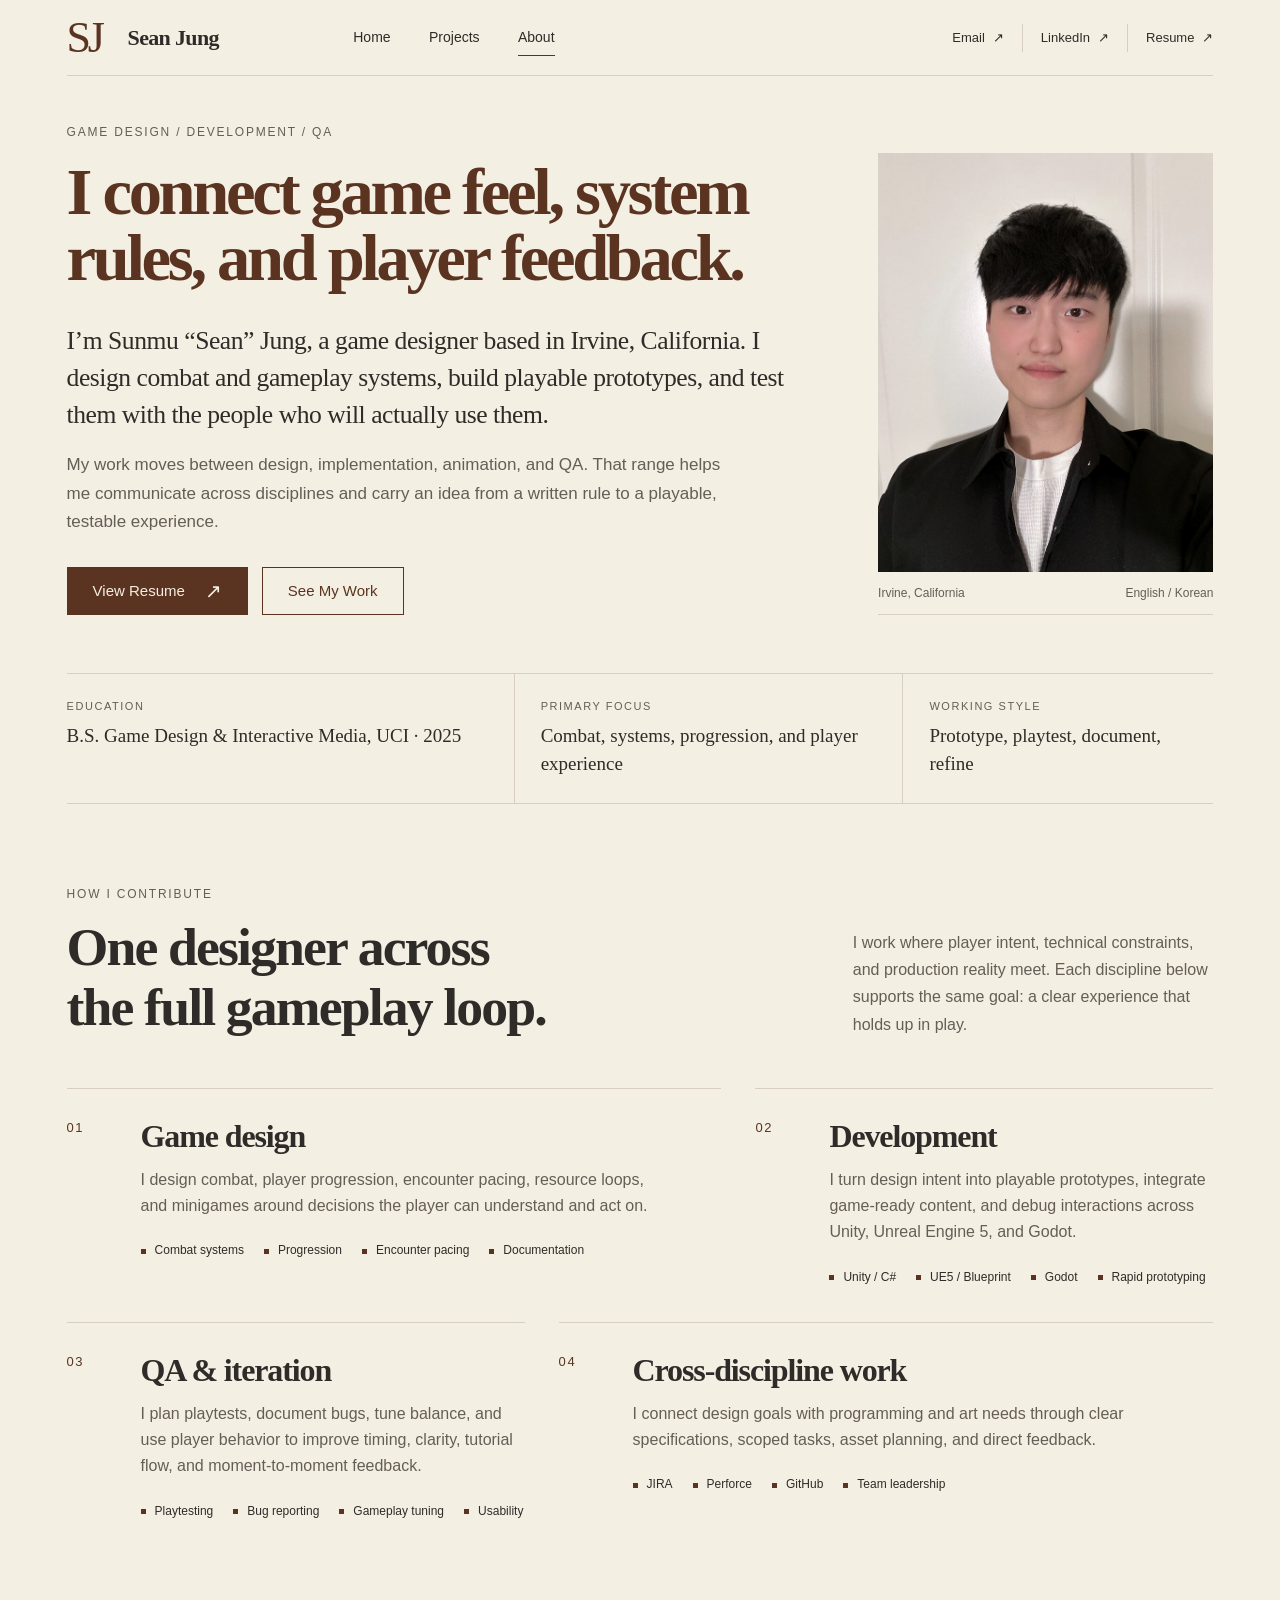
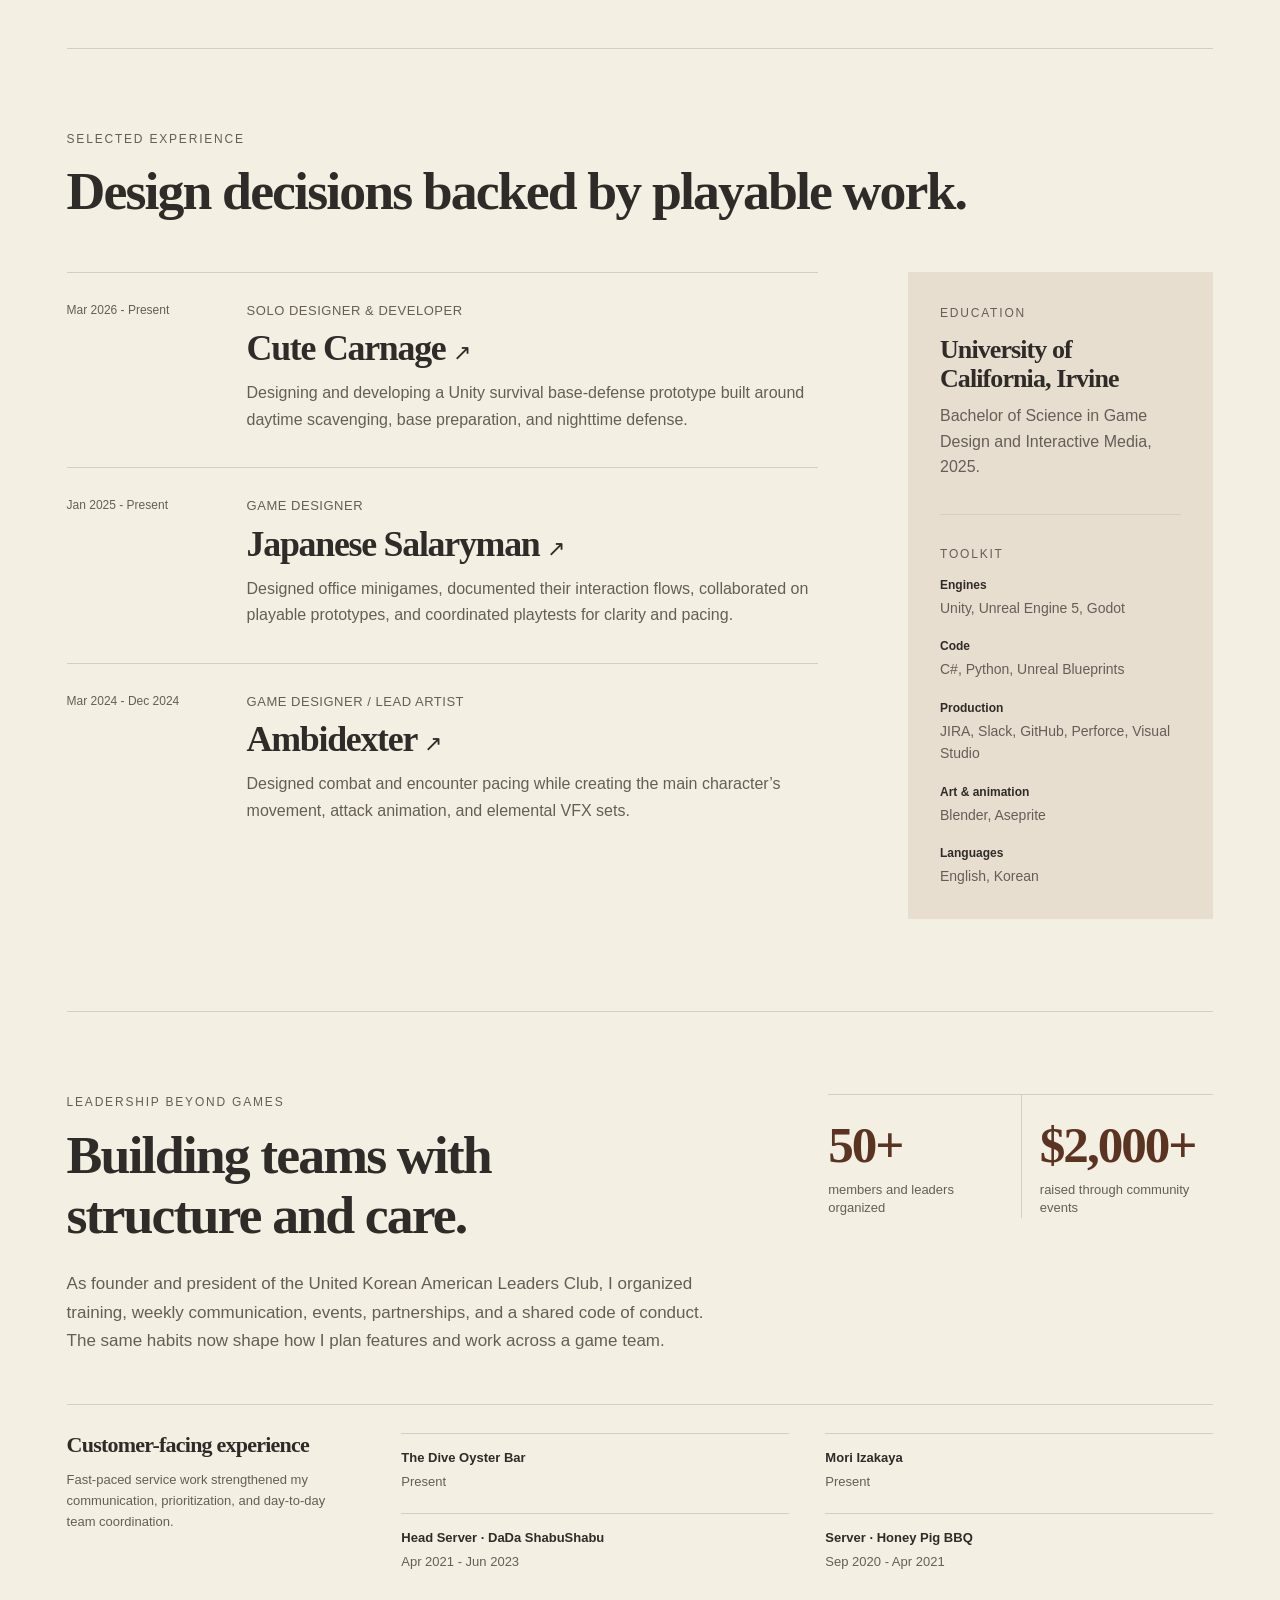
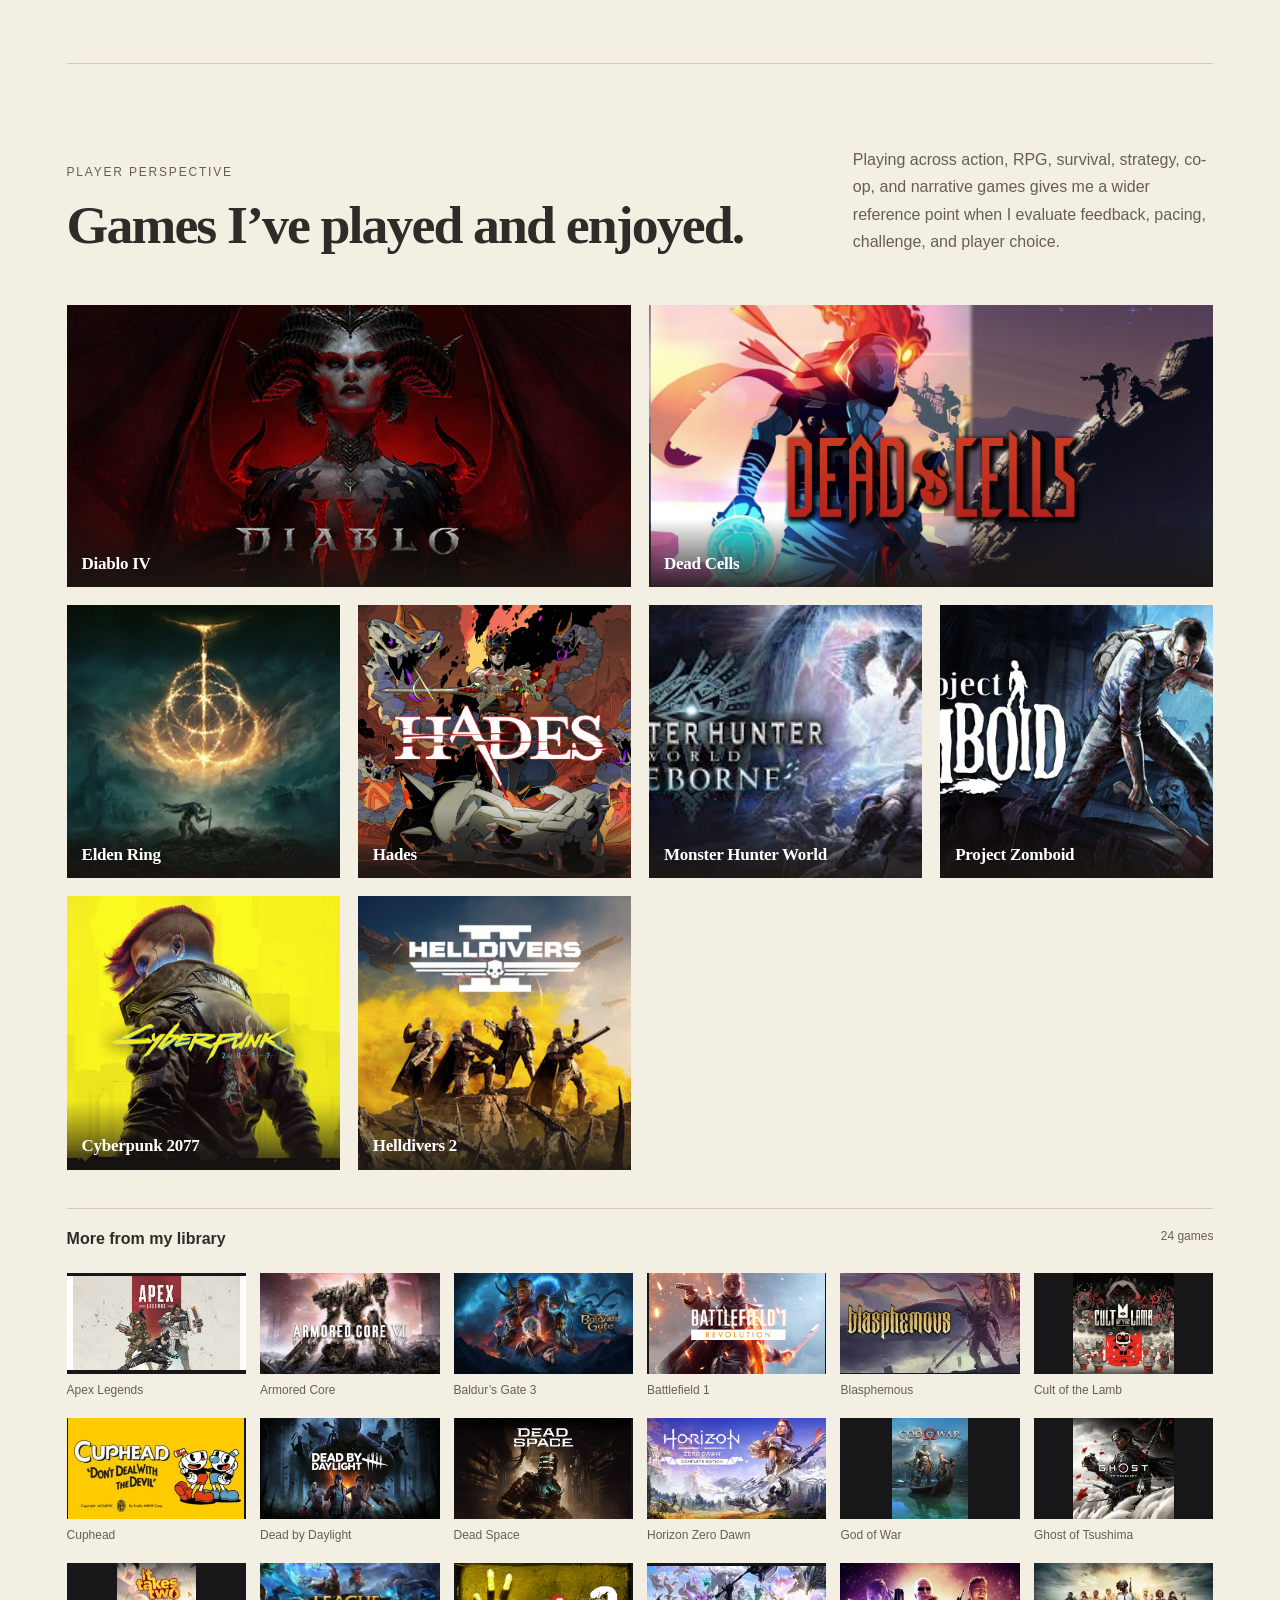
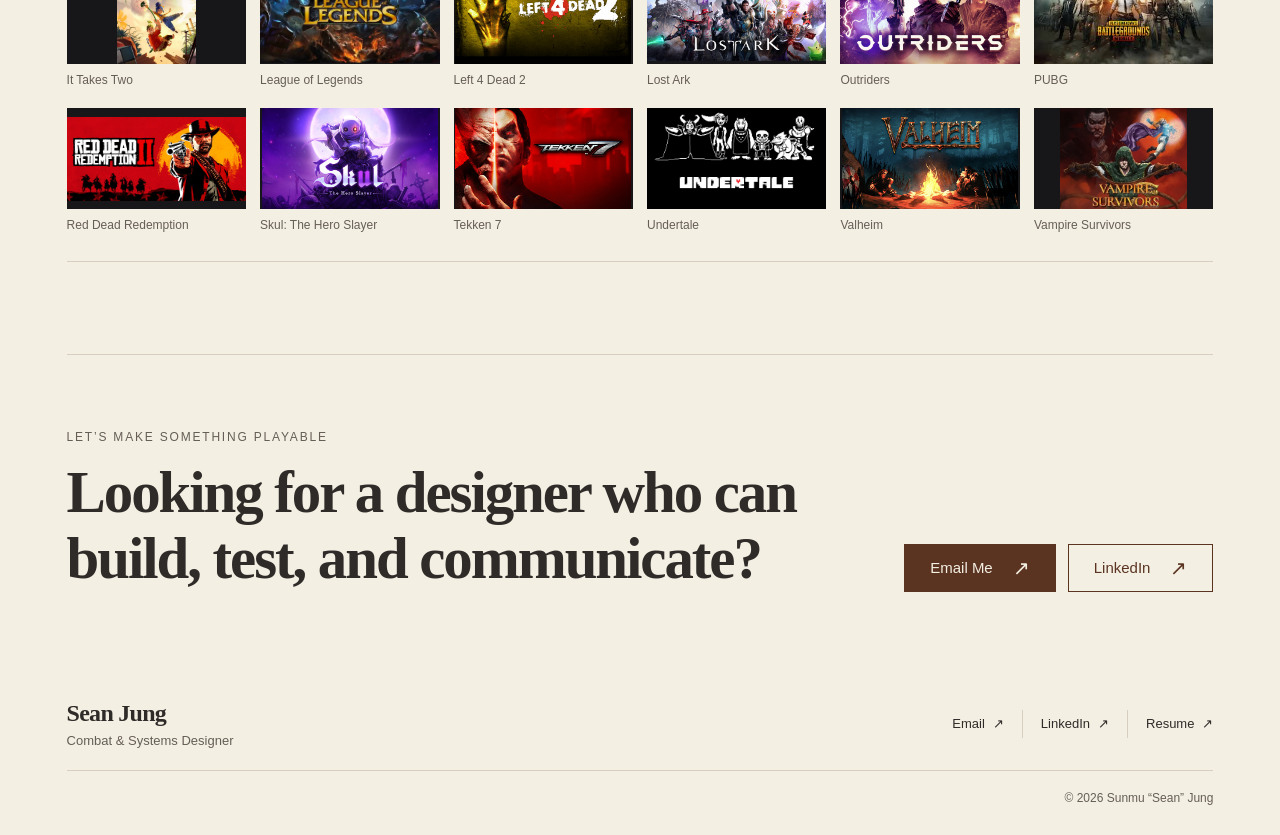
==== commit ed323565: "Add current customer-facing experience" ====
--- a/about.html
+++ b/about.html
@@ -11,7 +11,7 @@
   <meta property="og:image" content="assets/img/profile/sean-profile.jpg">
   <link rel="icon" href="assets/img/sj-mark.svg" type="image/svg+xml">
   <link rel="stylesheet" href="assets/css/homepage.css">
-  <link rel="stylesheet" href="assets/css/about.css?v=20260916e">
+  <link rel="stylesheet" href="assets/css/about.css?v=20260917a">
   <script src="assets/js/homepage.js" defer></script>
 </head>
 <body class="about-page">
@@ -87,7 +87,7 @@
     <section class="about-section leadership" aria-labelledby="leadership-title">
       <div class="leadership__intro"><p class="eyebrow">Leadership beyond games</p><h2 id="leadership-title">Building teams with structure and care.</h2><p>As founder and president of the United Korean American Leaders Club, I organized training, weekly communication, events, partnerships, and a shared code of conduct. The same habits now shape how I plan features and work across a game team.</p></div>
       <dl class="leadership__metrics"><div><dt>50+</dt><dd>members and leaders organized</dd></div><div><dt>$2,000+</dt><dd>raised through community events</dd></div></dl>
-      <div class="other-work"><h3>Customer-facing experience</h3><p><strong>Head Server · DaDa ShabuShabu</strong><span>Apr 2021 - Jun 2023</span></p><p><strong>Server · Honey Pig BBQ</strong><span>Sep 2020 - Apr 2021</span></p><p class="other-work__note">Fast-paced service work strengthened my communication, prioritization, and day-to-day team coordination.</p></div>
+      <div class="other-work"><div class="other-work__heading"><h3>Customer-facing experience</h3><p class="other-work__note">Fast-paced service work strengthened my communication, prioritization, and day-to-day team coordination.</p></div><div class="other-work__roles"><p><strong>The Dive Oyster Bar</strong><span>Present</span></p><p><strong>Mori Izakaya</strong><span>Present</span></p><p><strong>Head Server · DaDa ShabuShabu</strong><span>Apr 2021 - Jun 2023</span></p><p><strong>Server · Honey Pig BBQ</strong><span>Sep 2020 - Apr 2021</span></p></div></div>
     </section>
 
     <section class="about-section games" aria-labelledby="games-title">
--- a/assets/css/about.css
+++ b/assets/css/about.css
@@ -56,11 +56,13 @@
 .leadership__metrics div + div { border-left:1px solid var(--color-line); padding-left:18px; }
 .leadership__metrics dt { color:var(--color-accent); font:600 clamp(38px,4vw,56px)/1 var(--font-display); letter-spacing:-.04em; }
 .leadership__metrics dd { margin:10px 0 0; color:var(--color-muted); font-size:13px; line-height:1.45; }
-.other-work { grid-column:1 / -1; display:grid; grid-template-columns:1.15fr 1fr 1fr 1.7fr; gap:24px; align-items:start; padding-top:28px; border-top:1px solid var(--color-line); }
-.other-work h3 { font-size:22px; }
-.other-work p { display:grid; gap:4px; color:var(--color-muted); font-size:13px; }
+.other-work { grid-column:1 / -1; display:grid; grid-template-columns:minmax(220px,.75fr) minmax(0,2.25fr); gap:32px 64px; align-items:start; padding-top:28px; border-top:1px solid var(--color-line); }
+.other-work h3 { margin-bottom:12px; font-size:22px; }
+.other-work p { display:grid; gap:4px; margin:0; color:var(--color-muted); font-size:13px; }
 .other-work strong { color:var(--color-ink); font-weight:600; }
 .other-work__note { line-height:1.6; }
+.other-work__roles { display:grid; grid-template-columns:1fr 1fr; gap:22px 36px; }
+.other-work__roles p { padding-top:14px; border-top:1px solid var(--color-line); }
 .game-highlight-grid { display:grid; grid-template-columns:repeat(4,minmax(0,1fr)); gap:18px; }
 .game-card { position:relative; min-width:0; margin:0; aspect-ratio:1/1; overflow:hidden; background:var(--color-surface); }
 .game-card--wide { grid-column:span 2; aspect-ratio:2/1; }
@@ -86,7 +88,7 @@
   .about-section__header { grid-template-columns:1.2fr .8fr; gap:36px; }
   .experience-layout { gap:44px; }
   .leadership { gap:42px; }
-  .other-work { grid-template-columns:1fr 1fr; }
+  .other-work { grid-template-columns:1fr; gap:28px; }
   .game-library-grid { grid-template-columns:repeat(3,minmax(0,1fr)); }
   .about-contact { grid-template-columns:1fr; align-items:start; }
   .about-contact__actions { justify-content:flex-start; }
@@ -108,6 +110,7 @@
   .experience-item { grid-template-columns:1fr; gap:9px; }
   .profile-notes { padding:26px; }
   .other-work { grid-column:auto; grid-template-columns:1fr; gap:20px; }
+  .other-work__roles { grid-template-columns:1fr; gap:16px; }
   .game-highlight-grid { grid-template-columns:1fr 1fr; gap:12px; }
   .game-card--wide { grid-column:span 2; }
   .game-library-grid { grid-template-columns:1fr 1fr; }
